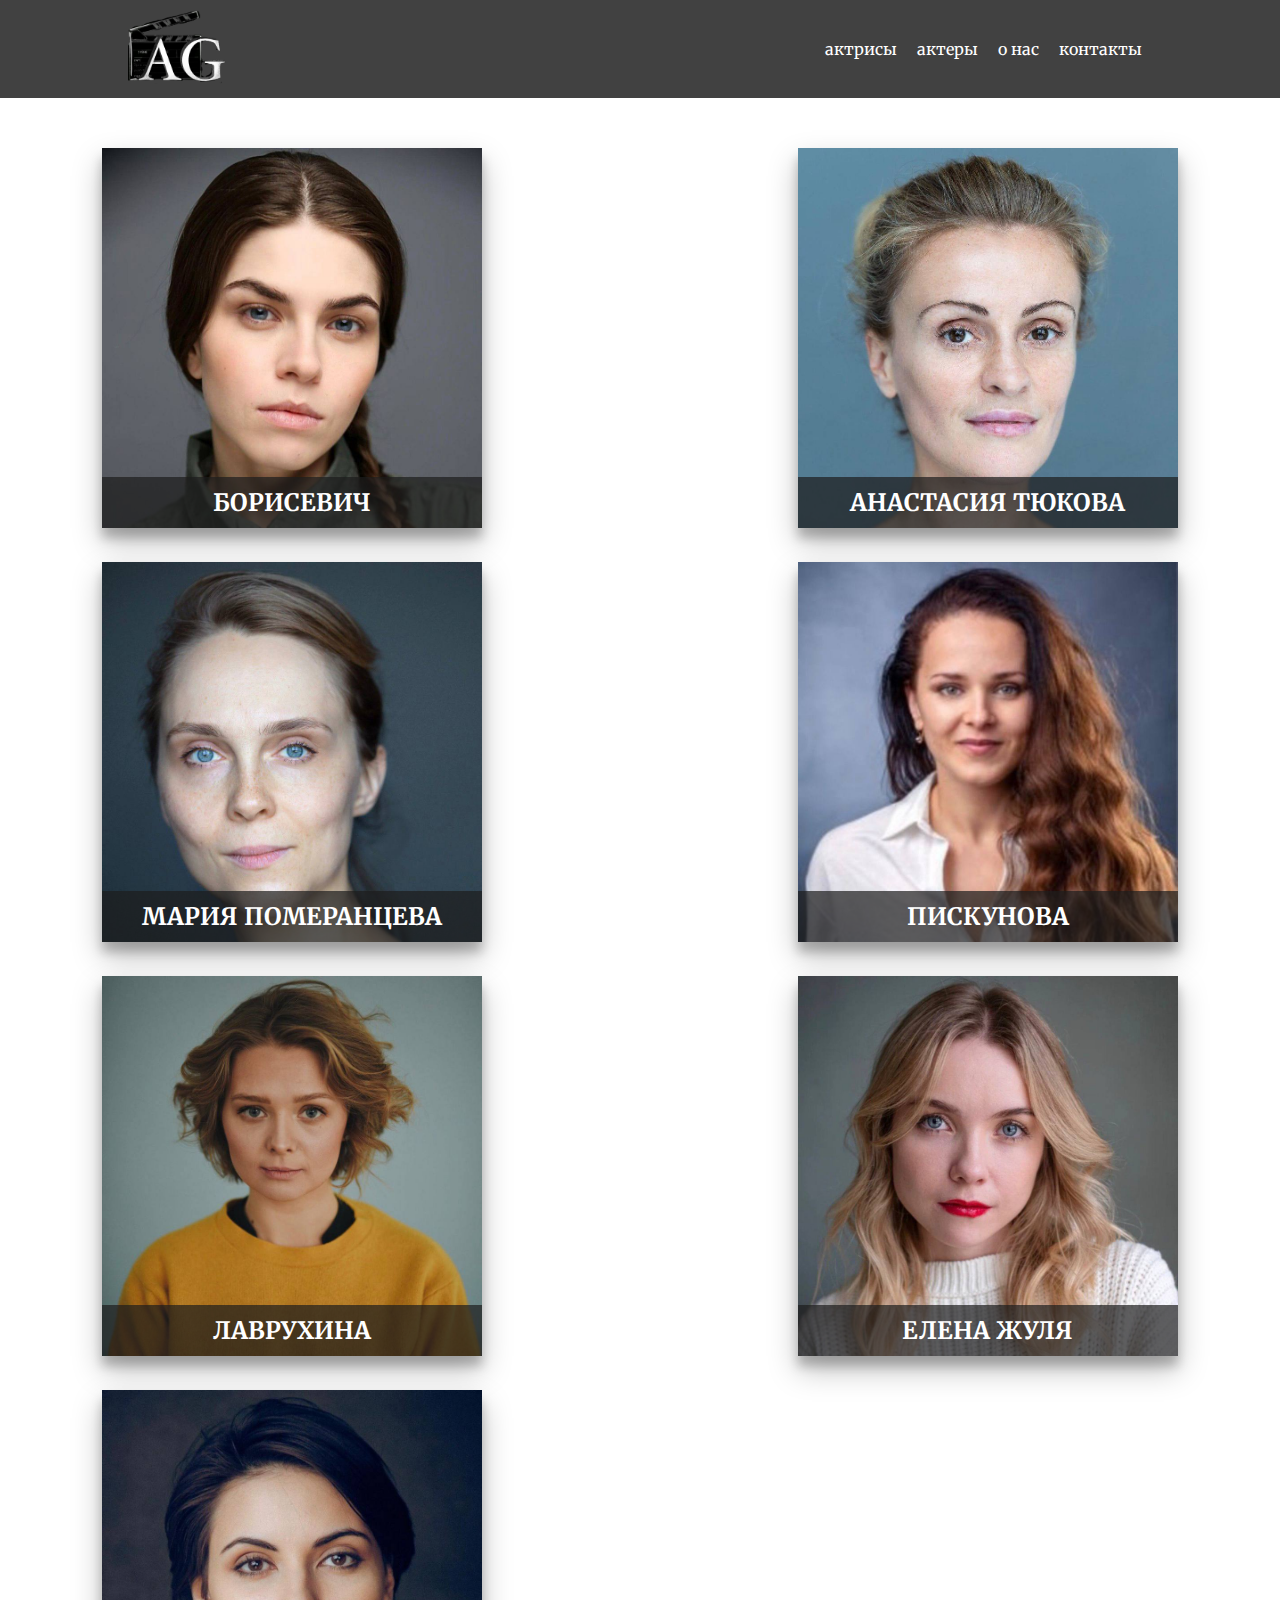
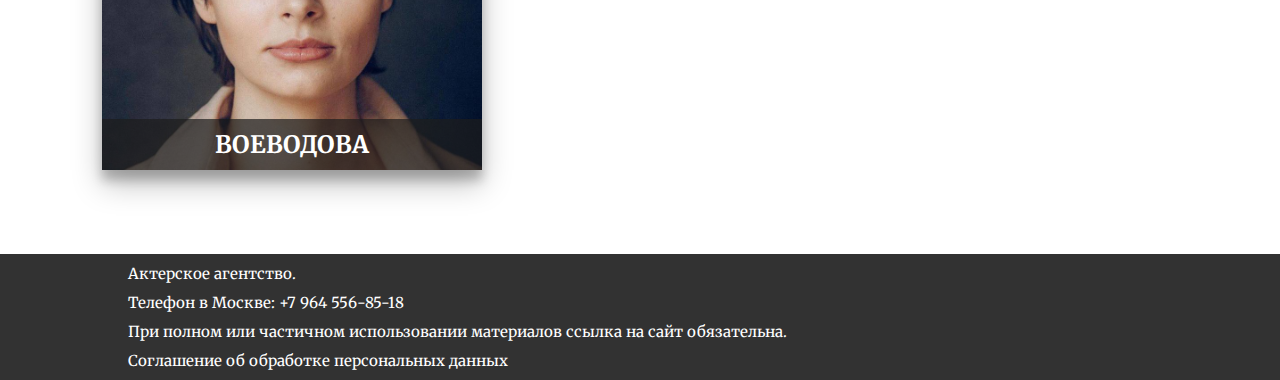
==== actress/actress.html @ 70677f61 "ВКРВО" ====
<!DOCTYPE html>
<html lang="en">

<head>
    <meta charset="UTF-8">
    <meta http-equiv="X-UA-Compatible" content="IE=edge">
    <meta name="viewport" content="width=device-width, initial-scale=1.0">
    <title>Document</title>
    <link rel="preconnect" href="https://fonts.googleapis.com">
<link rel="preconnect" href="https://fonts.gstatic.com" crossorigin>
<link href="https://fonts.googleapis.com/css2?family=Merriweather:wght@300;400;700&display=swap" rel="stylesheet">
    <link rel="stylesheet" href="actress.css">
</head>

<body>
    <div class="wrapper">
        <link href="https://fonts.googleapis.com/css?family=Noto+Sans&display=swap" rel="stylesheet">
        <header>
            <div class="nav">
                <div class="title">
                    <a href="../index.html"><img src="../images/logo.png" alt="logo"></a>
                </div>
                <ul>
                    <li><a href="./actress/actress.html">актрисы</a></li>
                    <li><a href="./actor/actor.html">актеры</a></li>
                    <li><a href="">о нас</a></li>
                    <li><a href="">контакты</a></li>
                </ul>
                <div class="ham-menu">
                    <div></div>
                    <div></div>
                    <div></div>
                </div>
            </div>
        </header>
        <div class="drop-menu">
            <div><a href="./actress/actress.html">актрисы</a></div>
            <div><a href="./actor/actor.html">актеры</a></div>
            <div><a href="">о нас</a></div>
            <div><a href="">контакты</a></div>
        </div>

        <main>
            <div class="image">
                <a href="./actress/actress.html"><img src="../images/борисевич.jpeg"></a>
                <h2>БОРИСЕВИЧ</h2>
            </div>
            <div class="image">
                <a href="./actress/actress.html"><img src="../images/тюкова.jpeg"></a>
                <h2>АНАСТАСИЯ ТЮКОВА</h2>
            </div>
            <div class="image">
                <a href="./actress/actress.html"><img src="../images/померанцева.jpeg"></a>
                <h2>МАРИЯ ПОМЕРАНЦЕВА</h2>
            </div>
            <div class="image">
                <a href="./actress/actress.html"><img src="../images/пискунова.jpeg"></a>
                <h2>ПИСКУНОВА</h2>
            </div>
            <div class="image">
                <a href="../lavruhina/lavruhina.html"><img src="../images/actress.jpeg"></a>
                <h2>ЛАВРУХИНА</h2>
            </div>
            <div class="image">
                <a href="./actress/actress.html"><img src="../images/жуля.jpeg"></a>
                <h2>ЕЛЕНА ЖУЛЯ</h2>
            </div>
            <div class="image">
                <a href="./actress/actress.html"><img src="../images/воеводова.jpeg"></a>
                <h2>ВОЕВОДОВА</h2>
            </div>
        </main>
        <footer>
            <div class="footer">
                <p>Актерское агентство.</p>
                <p>Телефон в Москве: +7 964 556-85-18</p>
                <p>При полном или частичном использовании материалов ссылка на сайт обязательна.</p>
                <a href="#">Соглашение об обработке персональных данных</a>
            </div>
        </footer>
        <script src="../index.js"></script>

    </div>
</body>

</html>
---- actress/actress.css ----
* {
  margin: 0;
  padding: 0;
  box-sizing: border-box;
  list-style: none;
  text-decoration: none;
}

body {
  height: 100vh;
  width: 100%;
  font-family: 'Merriweather', serif;
}

.wrapper {
  display: flex;
  flex-direction: column;
  height: 100%;
}

header {
  background-color: rgb(65, 65, 65);
  width: 100%;
}

.title img {
  width: 100px;
  margin-top: 10px;
  margin-bottom: 10px;
}

.nav {
  width: 80%;
  margin: 0 auto;
  display: flex;
  justify-content: space-between;
  align-items: center;
}

.image {
  position: relative;
  text-align: center;
  margin-bottom: 30px;
}

.image img {
  width: 380px;
  box-shadow: rgba(0, 0, 0, 0.25) 0px 14px 28px, rgba(0, 0, 0, 0.22) 0px 10px 10px;
  transition: .5s;
}
.image img:hover{
    box-shadow: rgba(0, 0, 0, 0.7) 0px 14px 28px, rgba(0, 0, 0, 0.22) 0px 10px 10px;
  }

h2 {
  position: absolute;
  bottom: 4px;
  width: 100%;
  background-color: rgb(28, 28, 28, 0.7);
  color: white;
  padding-top: 10px;
  padding-bottom: 10px;
}


.ham-menu {
  display: none;
}

.drop-menu {
  display: none;
}

.ham-menu div {
  height: 5px;
  width: 30px;
  margin: 5px 0;
  background-color: rgb(255, 255, 255);
  transition: 1s ease;
}

.ham-menu .top {
  transform: rotateZ(410deg) translate(-5%, 100%);
  margin: 0;
  transition: 1s ease;
}

.ham-menu .bottom {
  transform: rotateZ(-410deg) translate(-5%, -100%);
  margin: 0;
  transition: 1s ease;
}

.ham-menu .mid {
  transform: rotateZ(360deg);
  display: none;
  transition: 1s ease;
}

.title {
  letter-spacing: 2px;
  word-spacing: 2px;
}

ul {
  display: flex;
}

li {
  margin: 0 10px;
}

a {
  color: white;
}

a:hover {
  color: black;
}

main {
  flex: 1 0 auto;
  width: 100%;
  display: flex;
  justify-content: space-between;
  padding: 50px 8%;
  flex-wrap: wrap;
}

footer {
  flex: 0 0 auto;
  background-color: rgb(28, 28, 28, 0.9);
  width: 100%;
  padding-top: 10px;
  padding-bottom: 10px;
}

.footer {
  font-size: 15px;
  width: 80%;
  margin: 0 auto;
  display: flex;
  flex-direction: column;
  color: white;
}
.footer p{
  padding-bottom: 10px;
}
@media (max-width: 1200px) {
  .image img {
    width: 250px;
  }
}
@media (max-width: 992px) {
  .nav {
    width: 90%;
    margin: 0 auto;
    display: flex;
    justify-content: space-between;
    align-items: center;
  }

  .title img {
    width: 80px;
  }
main{
  justify-content: space-around;
}

  .title {
    letter-spacing: 2px;
    word-spacing: 2px;
  }
  ul {
    display: flex;
  }
  li {
    margin: 0 8px;
  }
  a {
    color: white;
  }
  a:hover {
    color: black;
  }
}

@media (max-width: 768px) {
  header {
    z-index: 999;
  }
  .nav {
    width: 90%;
    margin: 0 auto;
    display: flex;
    justify-content: space-between;
    align-items: center;
  }
  main {
    margin-top: -150px;
  }
  .image img {
    width: 230px;
  }
  .image{
    margin-bottom: 50px;
  }
  h2 {
    padding-top: 5px;
    padding-bottom: 5px;
    font-size: 20px;
  }
  ul {
    display: none;
  }
  .ham-menu {
    display: block;
  }
  .drop-menu {
    position: relative;
    z-index: -1;
    display: flex;
    flex-direction: column;
    background-color: red;
    transition: 1s cubic-bezier(0.9, -0.14, 0, 1.15);
    transform: translateY(-100%);
    list-style-position: inside;
  }
  .drop-down {
    transform: translateY(0%);
    box-shadow: 0 2px 10px rgba(0, 0, 0, 0.6);
    z-index: 9;
  }
  .drop-menu div {
    width: 100%;
    background-color: #9f9f9f;
    text-align: right;
    padding: 10px 20px;
    transition: 0.5s ease;
    border: none;
    letter-spacing: 2px;
  }
  .drop-menu div a {
    color: #ffffff;
    transition: 0.5s ease;
  }
  .footer {
    font-size: 10px;
  }
}
@media(max-width:576px){
  .image img {
    width: 350px;
  }
}
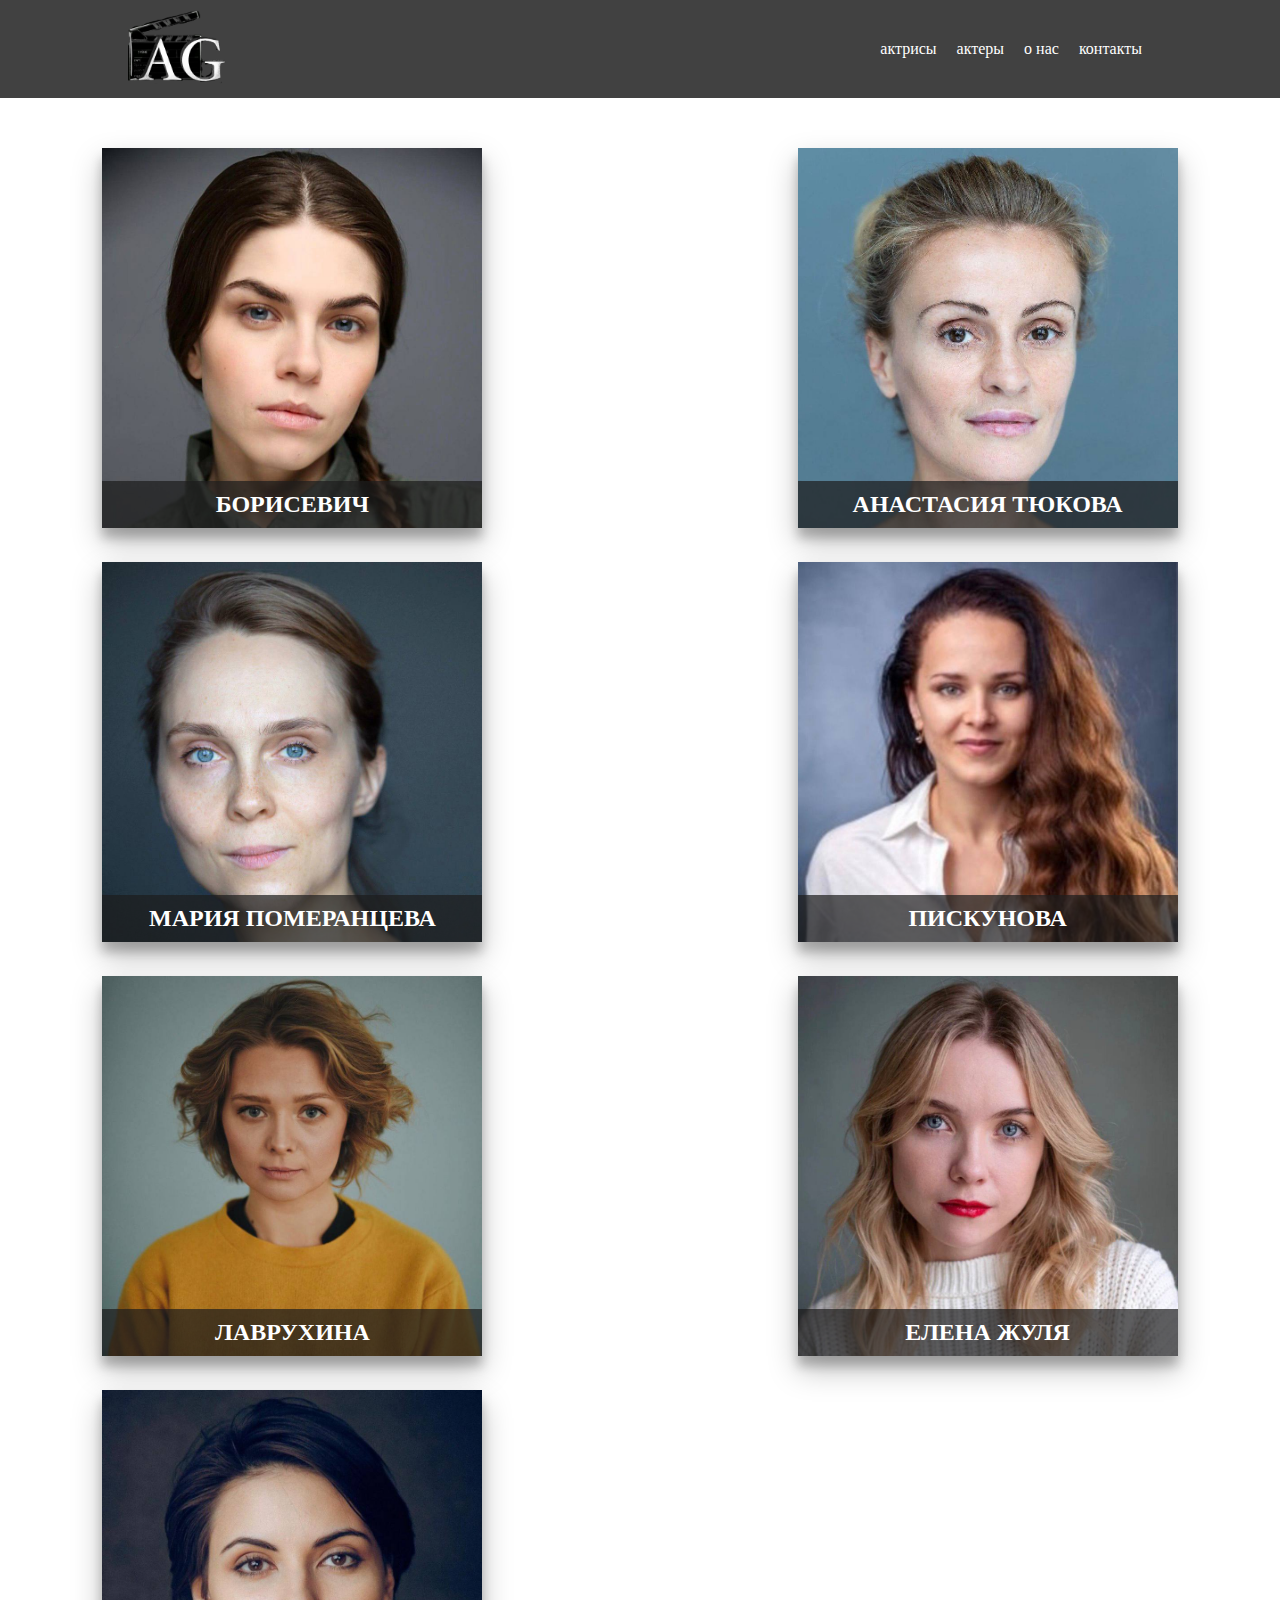
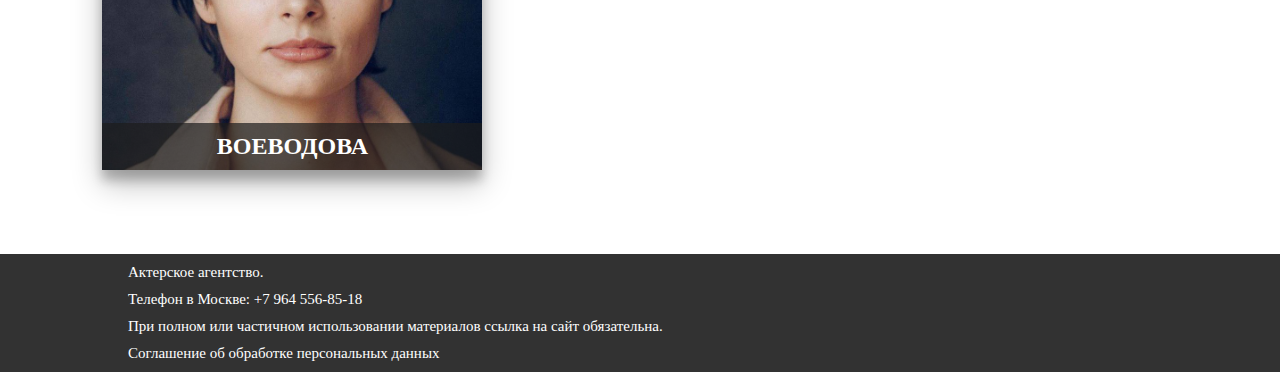
==== commit a4ff8c2f: "померанцева" ====
--- a/actress/actress.html
+++ b/actress/actress.html
@@ -6,9 +6,6 @@
     <meta http-equiv="X-UA-Compatible" content="IE=edge">
     <meta name="viewport" content="width=device-width, initial-scale=1.0">
     <title>Document</title>
-    <link rel="preconnect" href="https://fonts.googleapis.com">
-<link rel="preconnect" href="https://fonts.gstatic.com" crossorigin>
-<link href="https://fonts.googleapis.com/css2?family=Merriweather:wght@300;400;700&display=swap" rel="stylesheet">
     <link rel="stylesheet" href="actress.css">
 </head>
 
@@ -50,7 +47,7 @@
                 <h2>АНАСТАСИЯ ТЮКОВА</h2>
             </div>
             <div class="image">
-                <a href="./actress/actress.html"><img src="../images/померанцева.jpeg"></a>
+                <a href="../pomeranzeva/pomeranzeva.html"><img src="../images/померанцева.jpeg"></a>
                 <h2>МАРИЯ ПОМЕРАНЦЕВА</h2>
             </div>
             <div class="image">
--- a/actress/actress.css
+++ b/actress/actress.css
@@ -9,7 +9,6 @@
 body {
   height: 100vh;
   width: 100%;
-  font-family: 'Merriweather', serif;
 }
 
 .wrapper {
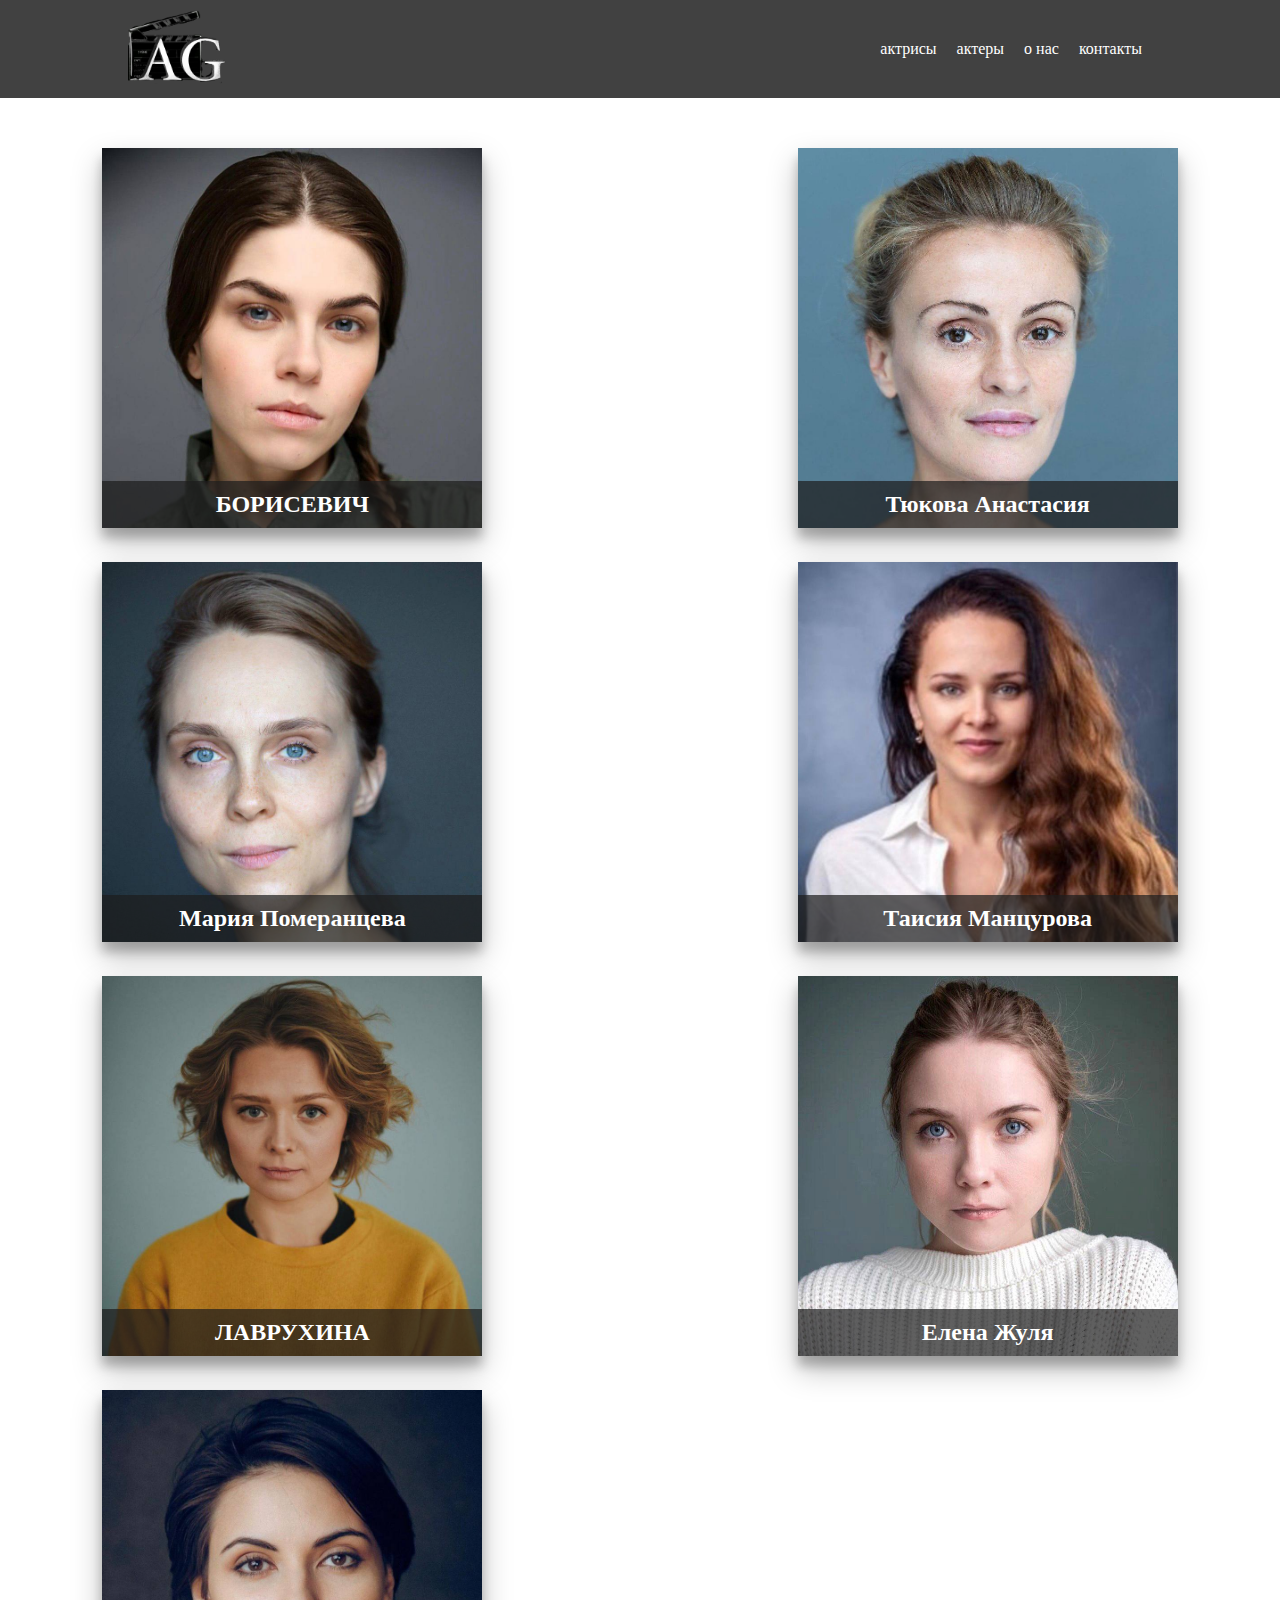
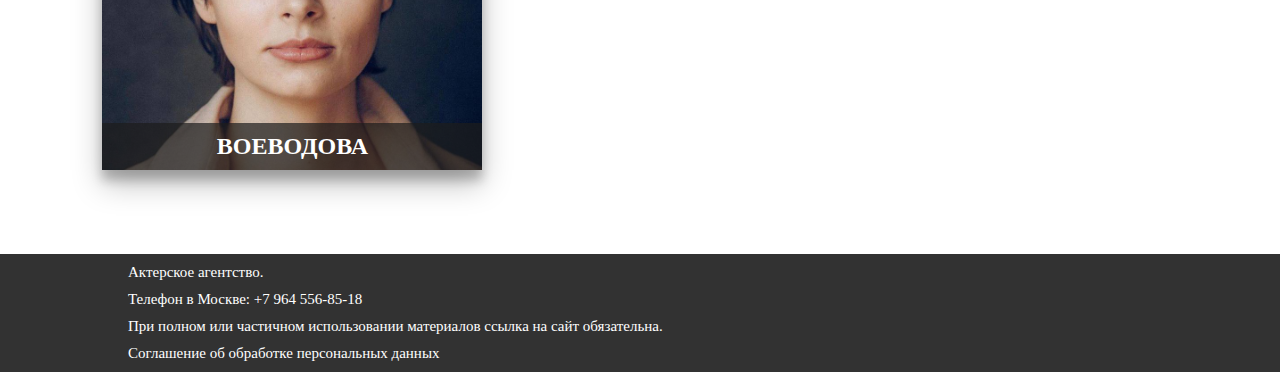
==== commit 682a8c98: "ух! добавила почти всех девочнок" ====
--- a/actress/actress.html
+++ b/actress/actress.html
@@ -5,7 +5,7 @@
     <meta charset="UTF-8">
     <meta http-equiv="X-UA-Compatible" content="IE=edge">
     <meta name="viewport" content="width=device-width, initial-scale=1.0">
-    <title>Document</title>
+    <title>Актрисы</title>
     <link rel="stylesheet" href="actress.css">
 </head>
 
@@ -43,24 +43,24 @@
                 <h2>БОРИСЕВИЧ</h2>
             </div>
             <div class="image">
-                <a href="./actress/actress.html"><img src="../images/тюкова.jpeg"></a>
-                <h2>АНАСТАСИЯ ТЮКОВА</h2>
+                <a href="../tukova/tukova.html"><img src="../images/тюкова.jpeg"></a>
+                <h2>Тюкова Анастасия</h2>
             </div>
             <div class="image">
                 <a href="../pomeranzeva/pomeranzeva.html"><img src="../images/померанцева.jpeg"></a>
-                <h2>МАРИЯ ПОМЕРАНЦЕВА</h2>
+                <h2>Мария Померанцева</h2>
             </div>
             <div class="image">
-                <a href="./actress/actress.html"><img src="../images/пискунова.jpeg"></a>
-                <h2>ПИСКУНОВА</h2>
+                <a href="../manzurova/manzurova.html"><img src="../images/пискунова.jpeg"></a>
+                <h2>Таисия Манцурова</h2>
             </div>
             <div class="image">
                 <a href="../lavruhina/lavruhina.html"><img src="../images/actress.jpeg"></a>
                 <h2>ЛАВРУХИНА</h2>
             </div>
             <div class="image">
-                <a href="./actress/actress.html"><img src="../images/жуля.jpeg"></a>
-                <h2>ЕЛЕНА ЖУЛЯ</h2>
+                <a href="../zhulya/zhulya.html"><img src="../images/жуля.jpeg"></a>
+                <h2>Елена Жуля</h2>
             </div>
             <div class="image">
                 <a href="./actress/actress.html"><img src="../images/воеводова.jpeg"></a>
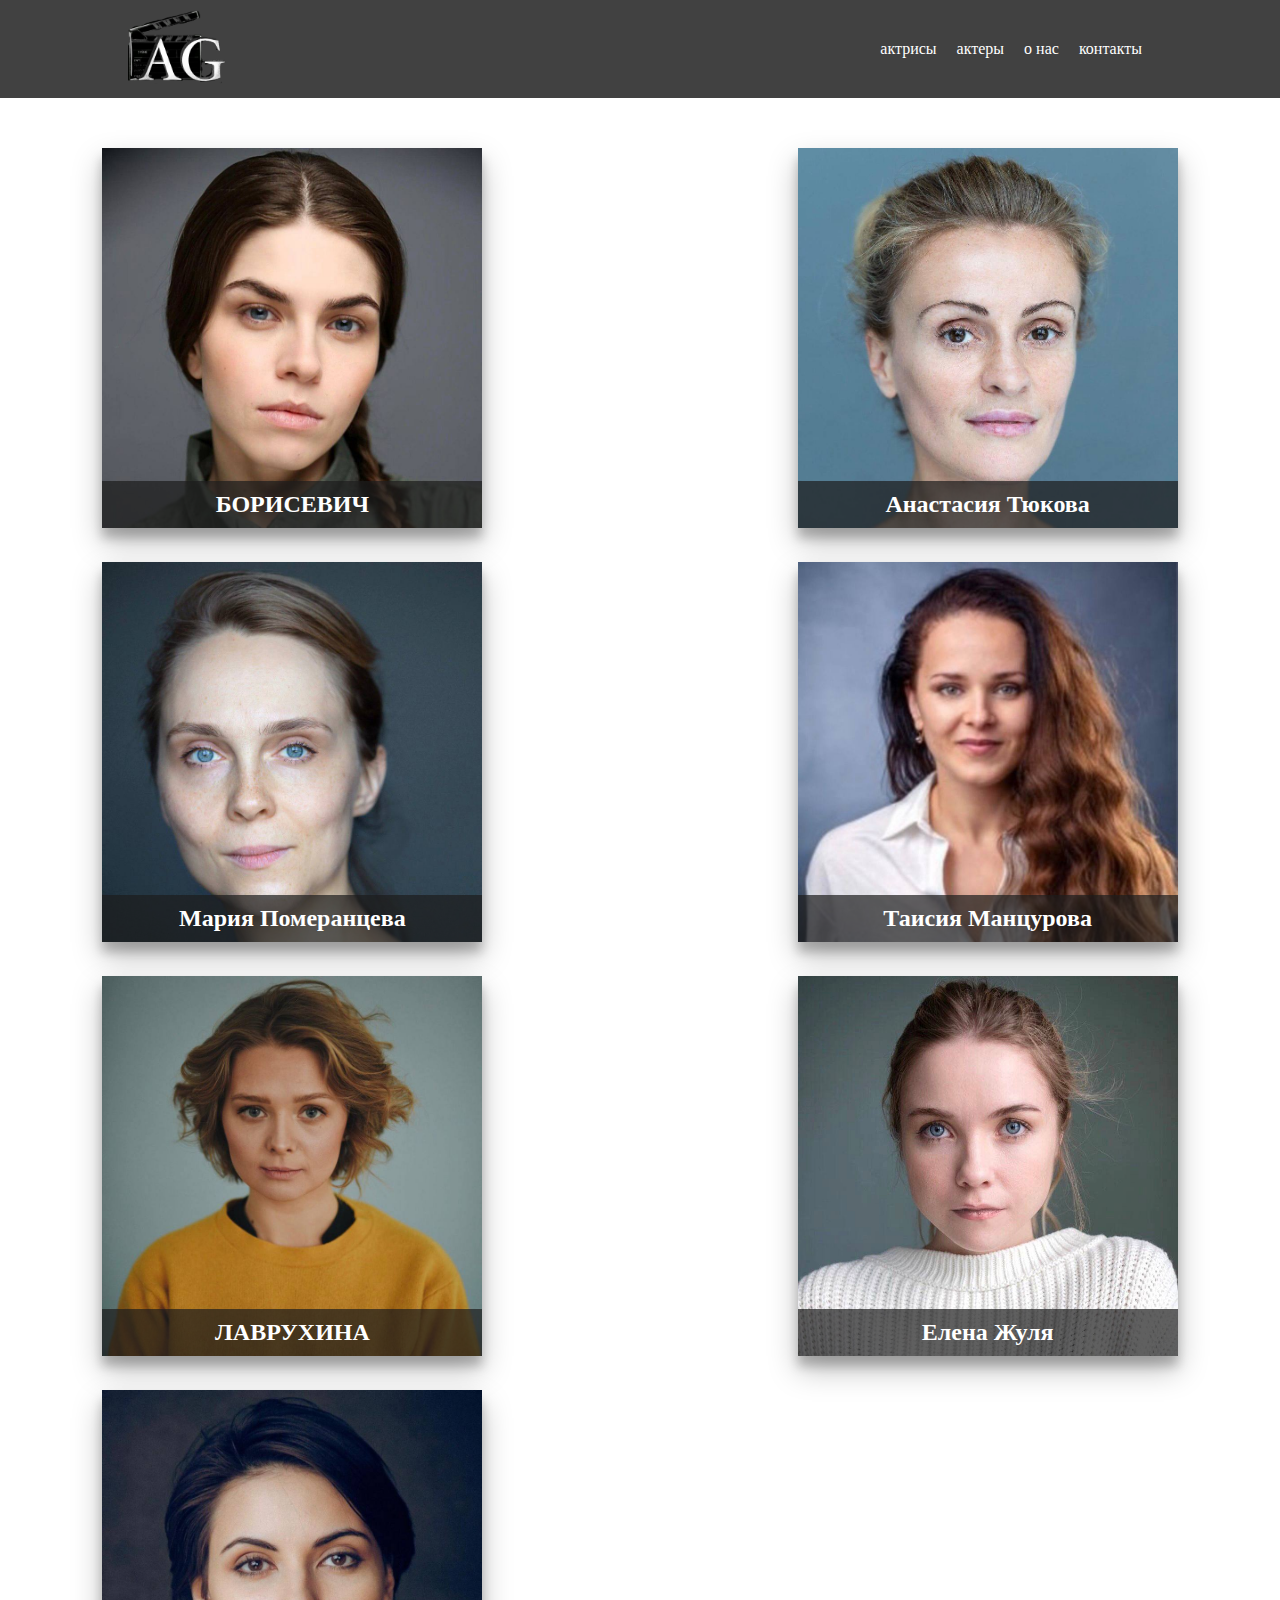
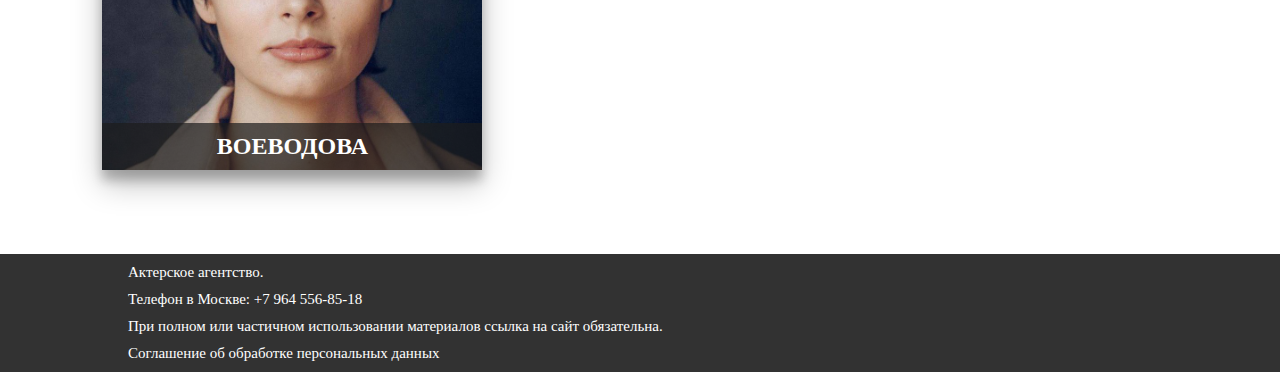
==== commit 6db303a5: "рмоом" ====
--- a/actress/actress.html
+++ b/actress/actress.html
@@ -1,83 +1,100 @@
 <!DOCTYPE html>
 <html lang="en">
+  <head>
+    <meta charset="UTF-8" />
+    <meta http-equiv="X-UA-Compatible" content="IE=edge" />
+    <meta name="viewport" content="width=device-width, initial-scale=1.0" />
+    <title>Актрисы</title>
+    <link rel="stylesheet" href="actress.css" />
+  </head>
 
-<head>
-    <meta charset="UTF-8">
-    <meta http-equiv="X-UA-Compatible" content="IE=edge">
-    <meta name="viewport" content="width=device-width, initial-scale=1.0">
-    <title>Актрисы</title>
-    <link rel="stylesheet" href="actress.css">
-</head>
+  <body>
+    <div class="wrapper">
+      <link
+        href="https://fonts.googleapis.com/css?family=Noto+Sans&display=swap"
+        rel="stylesheet"
+      />
+      <header>
+        <div class="nav">
+          <div class="title">
+            <a href="../index.html"
+              ><img src="../images/logo.png" alt="logo"
+            /></a>
+          </div>
+          <ul>
+            <li><a href="./actress/actress.html">актрисы</a></li>
+            <li><a href="./actor/actor.html">актеры</a></li>
+            <li><a href="">о нас</a></li>
+            <li><a href="">контакты</a></li>
+          </ul>
+          <div class="ham-menu">
+            <div></div>
+            <div></div>
+            <div></div>
+          </div>
+        </div>
+      </header>
+      <div class="drop-menu">
+        <div><a href="./actress/actress.html">актрисы</a></div>
+        <div><a href="./actor/actor.html">актеры</a></div>
+        <div><a href="">о нас</a></div>
+        <div><a href="">контакты</a></div>
+      </div>
 
-<body>
-    <div class="wrapper">
-        <link href="https://fonts.googleapis.com/css?family=Noto+Sans&display=swap" rel="stylesheet">
-        <header>
-            <div class="nav">
-                <div class="title">
-                    <a href="../index.html"><img src="../images/logo.png" alt="logo"></a>
-                </div>
-                <ul>
-                    <li><a href="./actress/actress.html">актрисы</a></li>
-                    <li><a href="./actor/actor.html">актеры</a></li>
-                    <li><a href="">о нас</a></li>
-                    <li><a href="">контакты</a></li>
-                </ul>
-                <div class="ham-menu">
-                    <div></div>
-                    <div></div>
-                    <div></div>
-                </div>
-            </div>
-        </header>
-        <div class="drop-menu">
-            <div><a href="./actress/actress.html">актрисы</a></div>
-            <div><a href="./actor/actor.html">актеры</a></div>
-            <div><a href="">о нас</a></div>
-            <div><a href="">контакты</a></div>
+      <main>
+        <div class="image">
+          <a href="./actress/actress.html"
+            ><img src="../images/борисевич.jpeg"
+          /></a>
+          <h2>БОРИСЕВИЧ</h2>
         </div>
-
-        <main>
-            <div class="image">
-                <a href="./actress/actress.html"><img src="../images/борисевич.jpeg"></a>
-                <h2>БОРИСЕВИЧ</h2>
-            </div>
-            <div class="image">
-                <a href="../tukova/tukova.html"><img src="../images/тюкова.jpeg"></a>
-                <h2>Тюкова Анастасия</h2>
-            </div>
-            <div class="image">
-                <a href="../pomeranzeva/pomeranzeva.html"><img src="../images/померанцева.jpeg"></a>
-                <h2>Мария Померанцева</h2>
-            </div>
-            <div class="image">
-                <a href="../manzurova/manzurova.html"><img src="../images/пискунова.jpeg"></a>
-                <h2>Таисия Манцурова</h2>
-            </div>
-            <div class="image">
-                <a href="../lavruhina/lavruhina.html"><img src="../images/actress.jpeg"></a>
-                <h2>ЛАВРУХИНА</h2>
-            </div>
-            <div class="image">
-                <a href="../zhulya/zhulya.html"><img src="../images/жуля.jpeg"></a>
-                <h2>Елена Жуля</h2>
-            </div>
-            <div class="image">
-                <a href="./actress/actress.html"><img src="../images/воеводова.jpeg"></a>
-                <h2>ВОЕВОДОВА</h2>
-            </div>
-        </main>
-        <footer>
-            <div class="footer">
-                <p>Актерское агентство.</p>
-                <p>Телефон в Москве: +7 964 556-85-18</p>
-                <p>При полном или частичном использовании материалов ссылка на сайт обязательна.</p>
-                <a href="#">Соглашение об обработке персональных данных</a>
-            </div>
-        </footer>
-        <script src="../index.js"></script>
-
+        <div class="image">
+          <a href="../tukova/tukova.html"
+            ><img src="../images/тюкова.jpeg"
+          /></a>
+          <h2>Анастасия Тюкова</h2>
+        </div>
+        <div class="image">
+          <a href="../pomeranzeva/pomeranzeva.html"
+            ><img src="../images/померанцева.jpeg"
+          /></a>
+          <h2>Мария Померанцева</h2>
+        </div>
+        <div class="image">
+          <a href="../manzurova/manzurova.html"
+            ><img src="../images/пискунова.jpeg"
+          /></a>
+          <h2>Таисия Манцурова</h2>
+        </div>
+        <div class="image">
+          <a href="../lavruhina/lavruhina.html"
+            ><img src="../images/actress.jpeg"
+          /></a>
+          <h2>ЛАВРУХИНА</h2>
+        </div>
+        <div class="image">
+          <a href="../zhulya/zhulya.html"><img src="../images/жуля.jpeg" /></a>
+          <h2>Елена Жуля</h2>
+        </div>
+        <div class="image">
+          <a href="./actress/actress.html"
+            ><img src="../images/воеводова.jpeg"
+          /></a>
+          <h2>ВОЕВОДОВА</h2>
+        </div>
+      </main>
+      <footer>
+        <div class="footer">
+          <p>Актерское агентство.</p>
+          <p>Телефон в Москве: +7 964 556-85-18</p>
+          <p>
+            При полном или частичном использовании материалов ссылка на сайт
+            обязательна.
+          </p>
+          <a href="#">Соглашение об обработке персональных данных</a>
+        </div>
+      </footer>
+      <script src="../index.js"></script>
     </div>
-</body>
-
-</html>+  </body>
+</html>
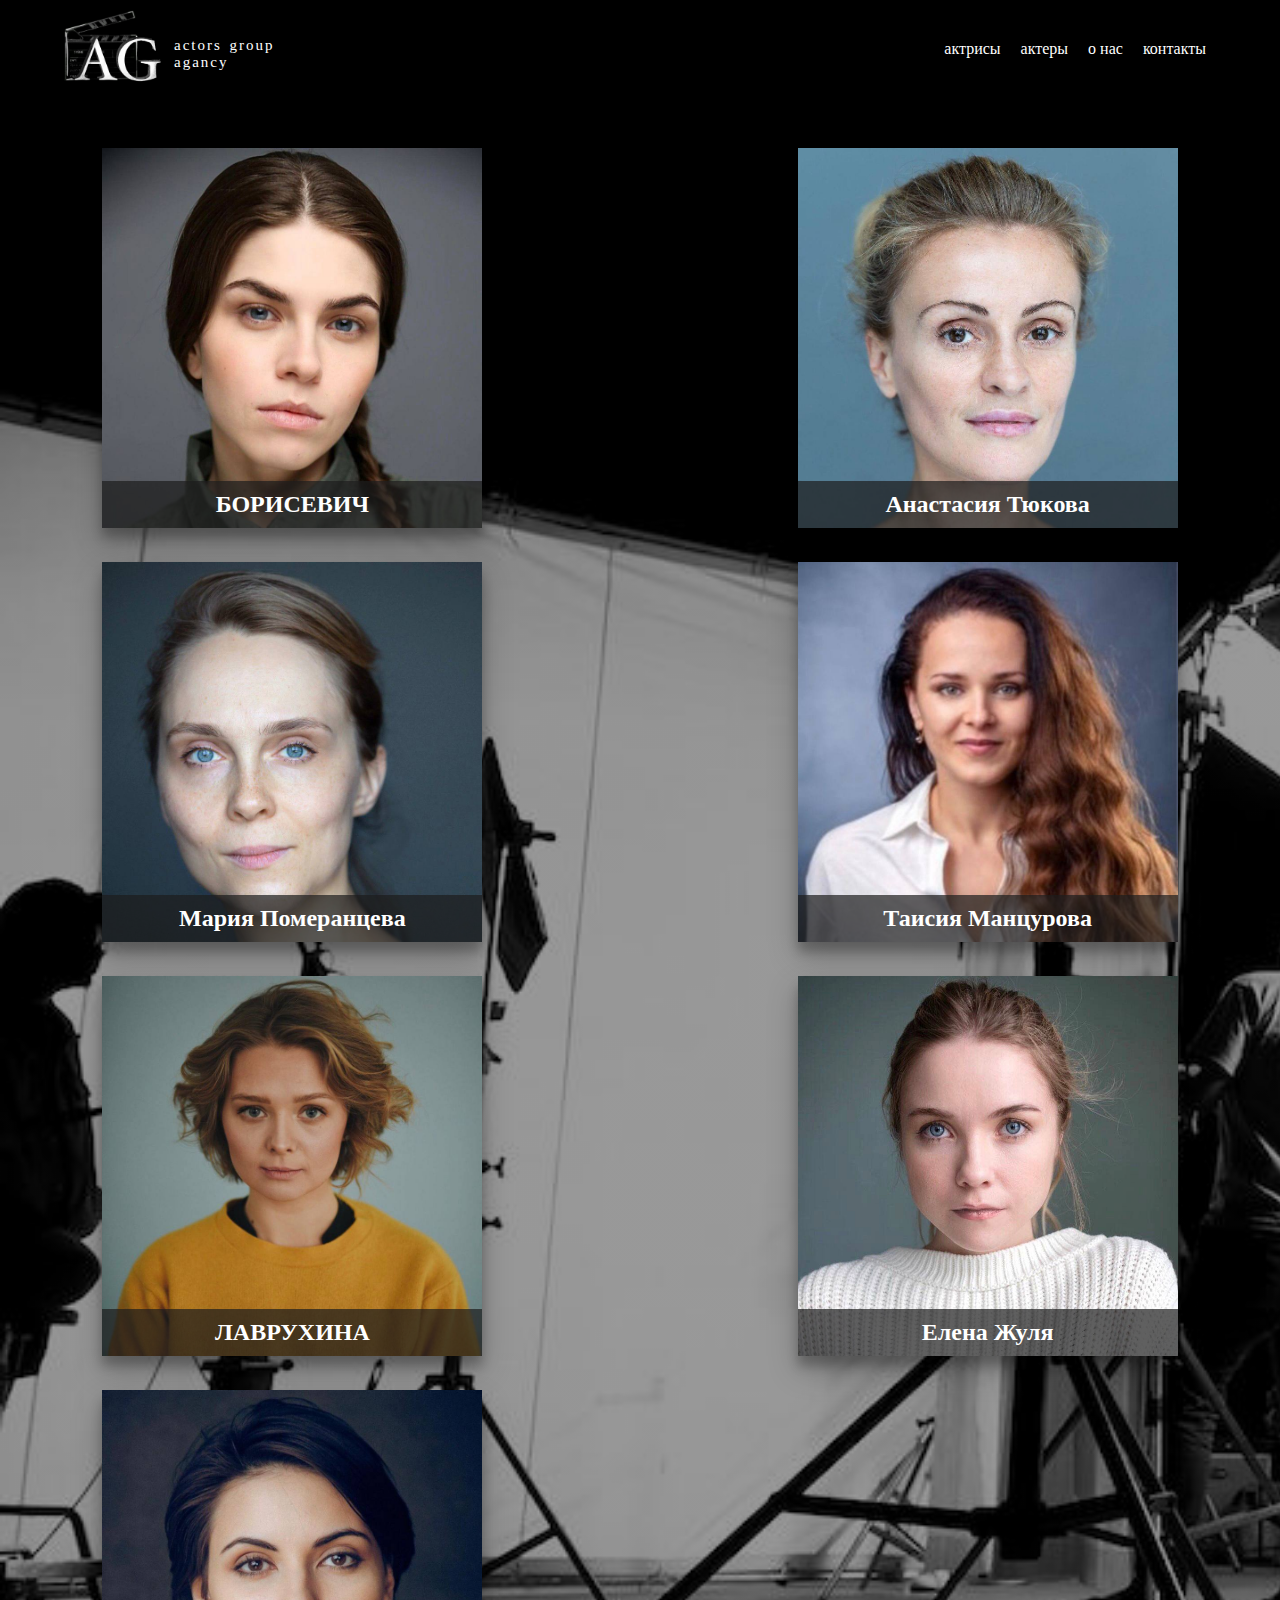
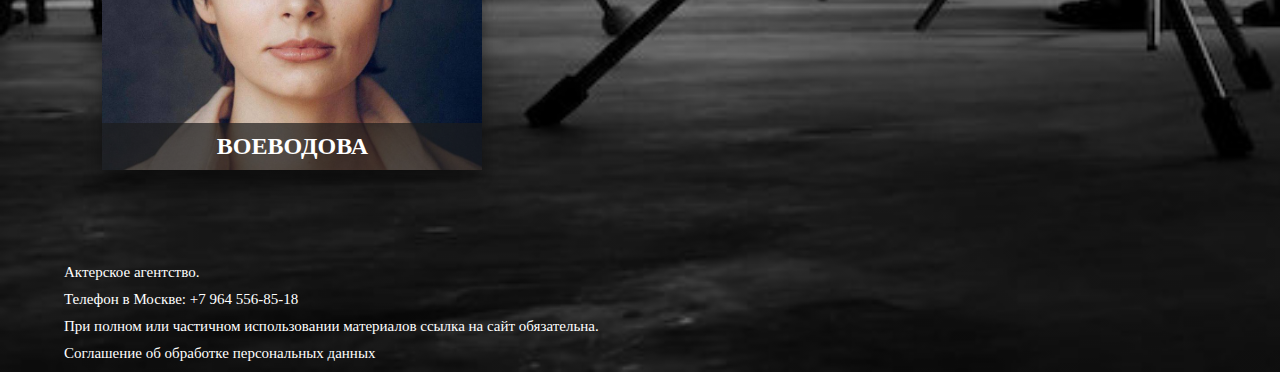
==== commit 21acd940: "поменяла обои" ====
--- a/actress/actress.html
+++ b/actress/actress.html
@@ -20,6 +20,7 @@
             <a href="../index.html"
               ><img src="../images/logo.png" alt="logo"
             /></a>
+            <p>actors group<br />agancy</p>
           </div>
           <ul>
             <li><a href="./actress/actress.html">актрисы</a></li>
--- a/actress/actress.css
+++ b/actress/actress.css
@@ -7,8 +7,14 @@
 }
 
 body {
-  height: 100vh;
-  width: 100%;
+  width: 100%;
+  font-family: "Merriweather", serif;
+  background: linear-gradient(rgba(0, 0, 0, 0.4), rgba(0, 0, 0, 0.4)),
+    url("../images/new-wallpepper.jpg");
+  -webkit-background-size: cover;
+  -moz-background-size: cover;
+  -o-background-size: cover;
+  background-size: cover;
 }
 
 .wrapper {
@@ -18,10 +24,20 @@
 }
 
 header {
-  background-color: rgb(65, 65, 65);
-  width: 100%;
-}
-
+  width: 100%;
+}
+.title {
+  color: white;
+  letter-spacing: 2px;
+  word-spacing: 2px;
+  display: flex;
+  align-items: center;
+}
+.title p {
+  font-size: 15px;
+  padding-top: 10px;
+  padding-left: 10px;
+}
 .title img {
   width: 100px;
   margin-top: 10px;
@@ -29,7 +45,7 @@
 }
 
 .nav {
-  width: 80%;
+  width: 90%;
   margin: 0 auto;
   display: flex;
   justify-content: space-between;
@@ -44,12 +60,14 @@
 
 .image img {
   width: 380px;
-  box-shadow: rgba(0, 0, 0, 0.25) 0px 14px 28px, rgba(0, 0, 0, 0.22) 0px 10px 10px;
-  transition: .5s;
-}
-.image img:hover{
-    box-shadow: rgba(0, 0, 0, 0.7) 0px 14px 28px, rgba(0, 0, 0, 0.22) 0px 10px 10px;
-  }
+  box-shadow: rgba(0, 0, 0, 0.25) 0px 14px 28px,
+    rgba(0, 0, 0, 0.22) 0px 10px 10px;
+  transition: 0.5s;
+}
+.image img:hover {
+  box-shadow: rgba(255, 255, 255, 0.5) 0px 14px 28px,
+    rgba(0, 255, 255, 0.22) 0px 10px 10px;
+}
 
 h2 {
   position: absolute;
@@ -60,7 +78,6 @@
   padding-top: 10px;
   padding-bottom: 10px;
 }
-
 
 .ham-menu {
   display: none;
@@ -96,11 +113,6 @@
   transition: 1s ease;
 }
 
-.title {
-  letter-spacing: 2px;
-  word-spacing: 2px;
-}
-
 ul {
   display: flex;
 }
@@ -128,7 +140,6 @@
 
 footer {
   flex: 0 0 auto;
-  background-color: rgb(28, 28, 28, 0.9);
   width: 100%;
   padding-top: 10px;
   padding-bottom: 10px;
@@ -136,13 +147,13 @@
 
 .footer {
   font-size: 15px;
-  width: 80%;
+  width: 90%;
   margin: 0 auto;
   display: flex;
   flex-direction: column;
   color: white;
 }
-.footer p{
+.footer p {
   padding-bottom: 10px;
 }
 @media (max-width: 1200px) {
@@ -162,9 +173,9 @@
   .title img {
     width: 80px;
   }
-main{
-  justify-content: space-around;
-}
+  main {
+    justify-content: space-around;
+  }
 
   .title {
     letter-spacing: 2px;
@@ -186,7 +197,8 @@
 
 @media (max-width: 768px) {
   header {
-    z-index: 999;
+    background-color: rgb(65, 65, 65);
+    width: 100%;
   }
   .nav {
     width: 90%;
@@ -201,7 +213,7 @@
   .image img {
     width: 230px;
   }
-  .image{
+  .image {
     margin-bottom: 50px;
   }
   h2 {
@@ -247,7 +259,7 @@
     font-size: 10px;
   }
 }
-@media(max-width:576px){
+@media (max-width: 576px) {
   .image img {
     width: 350px;
   }
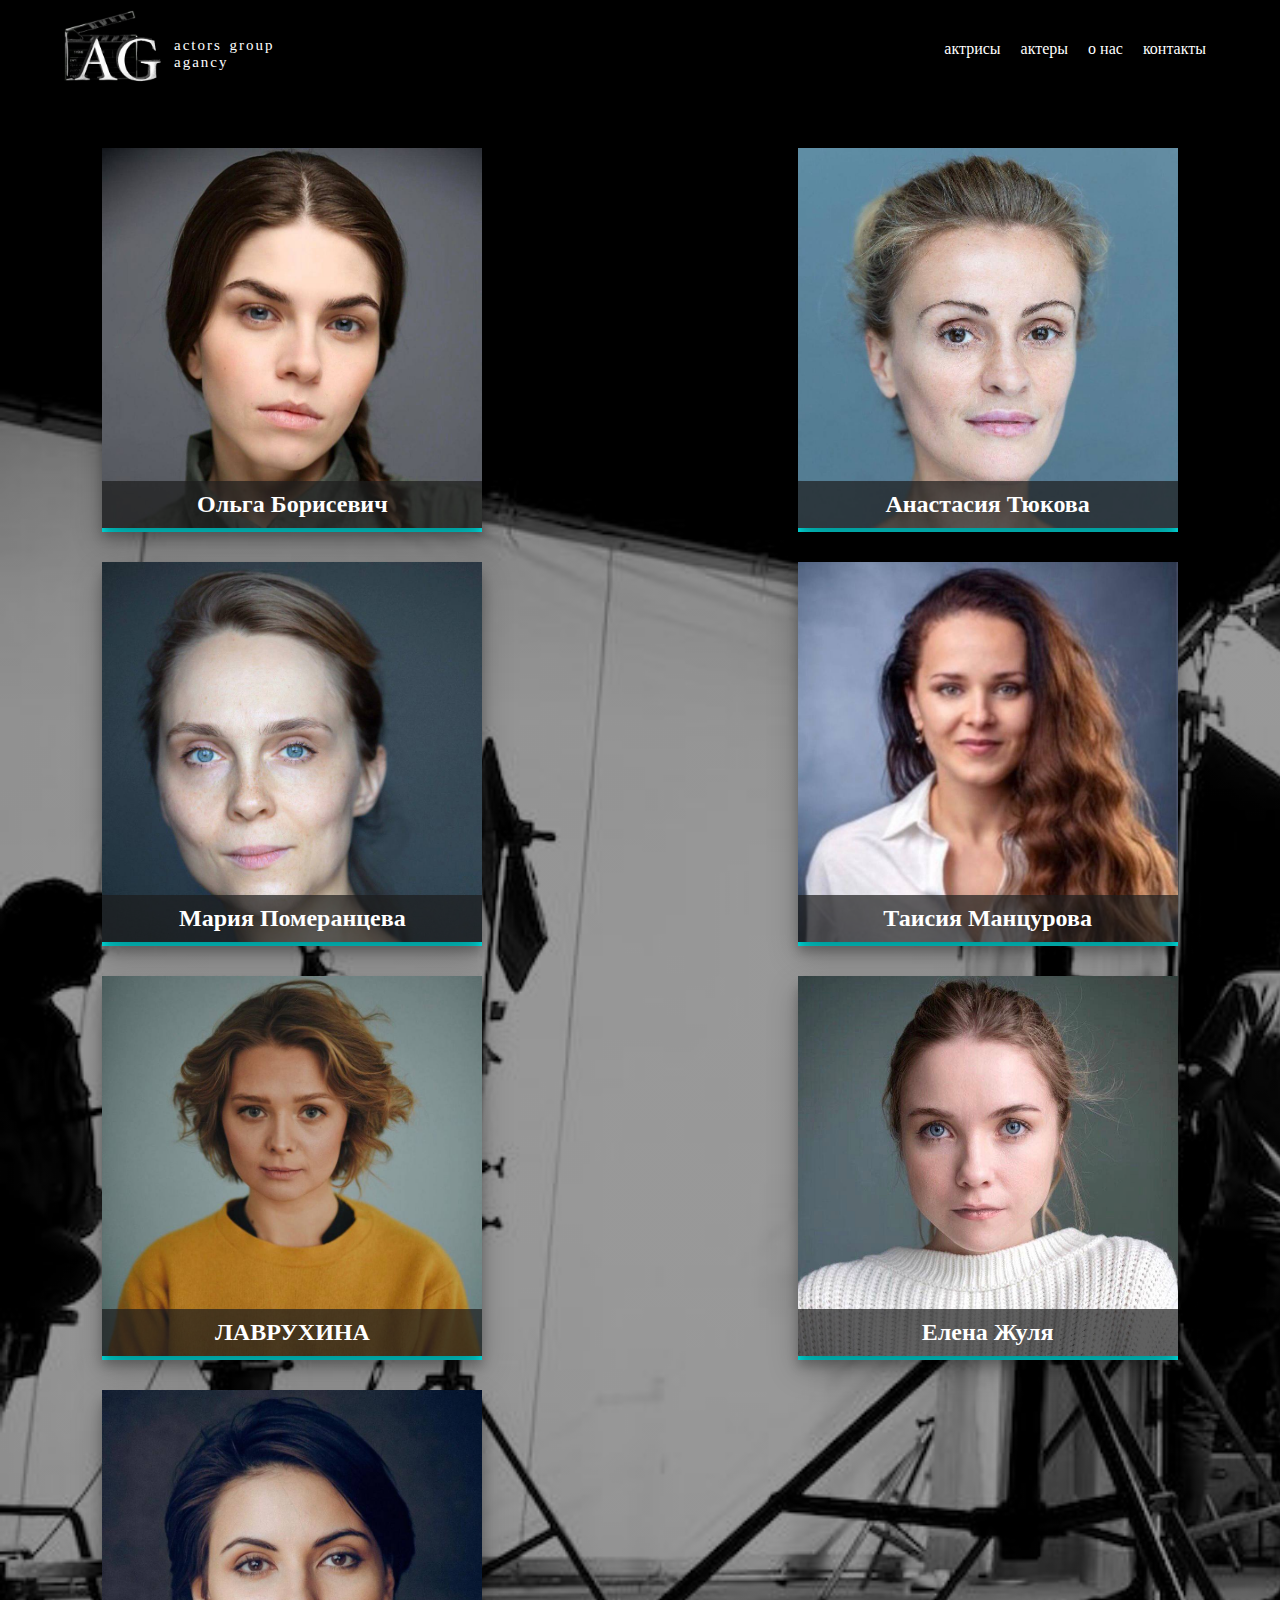
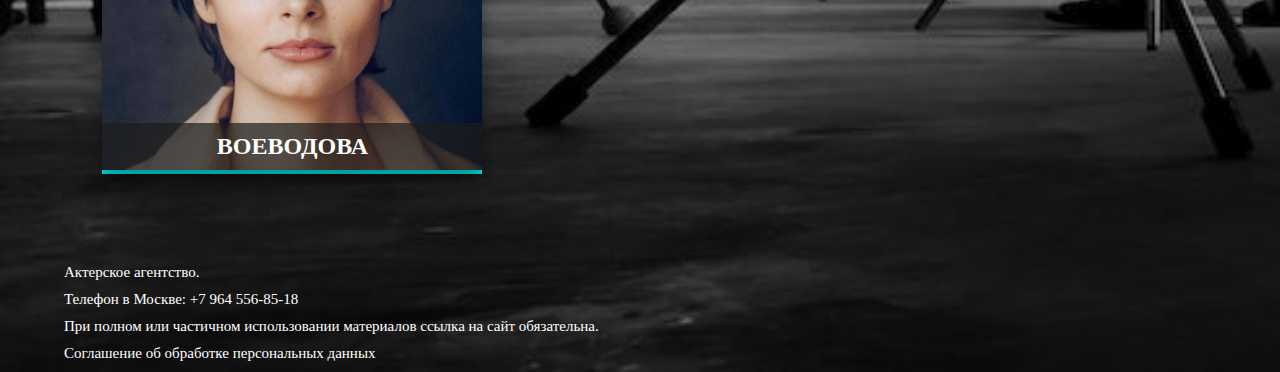
==== commit 508a5854: "борисевич и шапка черная" ====
--- a/actress/actress.html
+++ b/actress/actress.html
@@ -44,10 +44,10 @@
 
       <main>
         <div class="image">
-          <a href="./actress/actress.html"
+          <a href="../borisevich/borisevich.html"
             ><img src="../images/борисевич.jpeg"
           /></a>
-          <h2>БОРИСЕВИЧ</h2>
+          <h2>Ольга Борисевич</h2>
         </div>
         <div class="image">
           <a href="../tukova/tukova.html"
--- a/actress/actress.css
+++ b/actress/actress.css
@@ -56,6 +56,7 @@
   position: relative;
   text-align: center;
   margin-bottom: 30px;
+  background-color: aqua;
 }
 
 .image img {
@@ -126,7 +127,7 @@
 }
 
 a:hover {
-  color: black;
+  color: aqua;
 }
 
 main {
@@ -197,7 +198,7 @@
 
 @media (max-width: 768px) {
   header {
-    background-color: rgb(65, 65, 65);
+    background-color: rgb(0, 0, 0);
     width: 100%;
   }
   .nav {
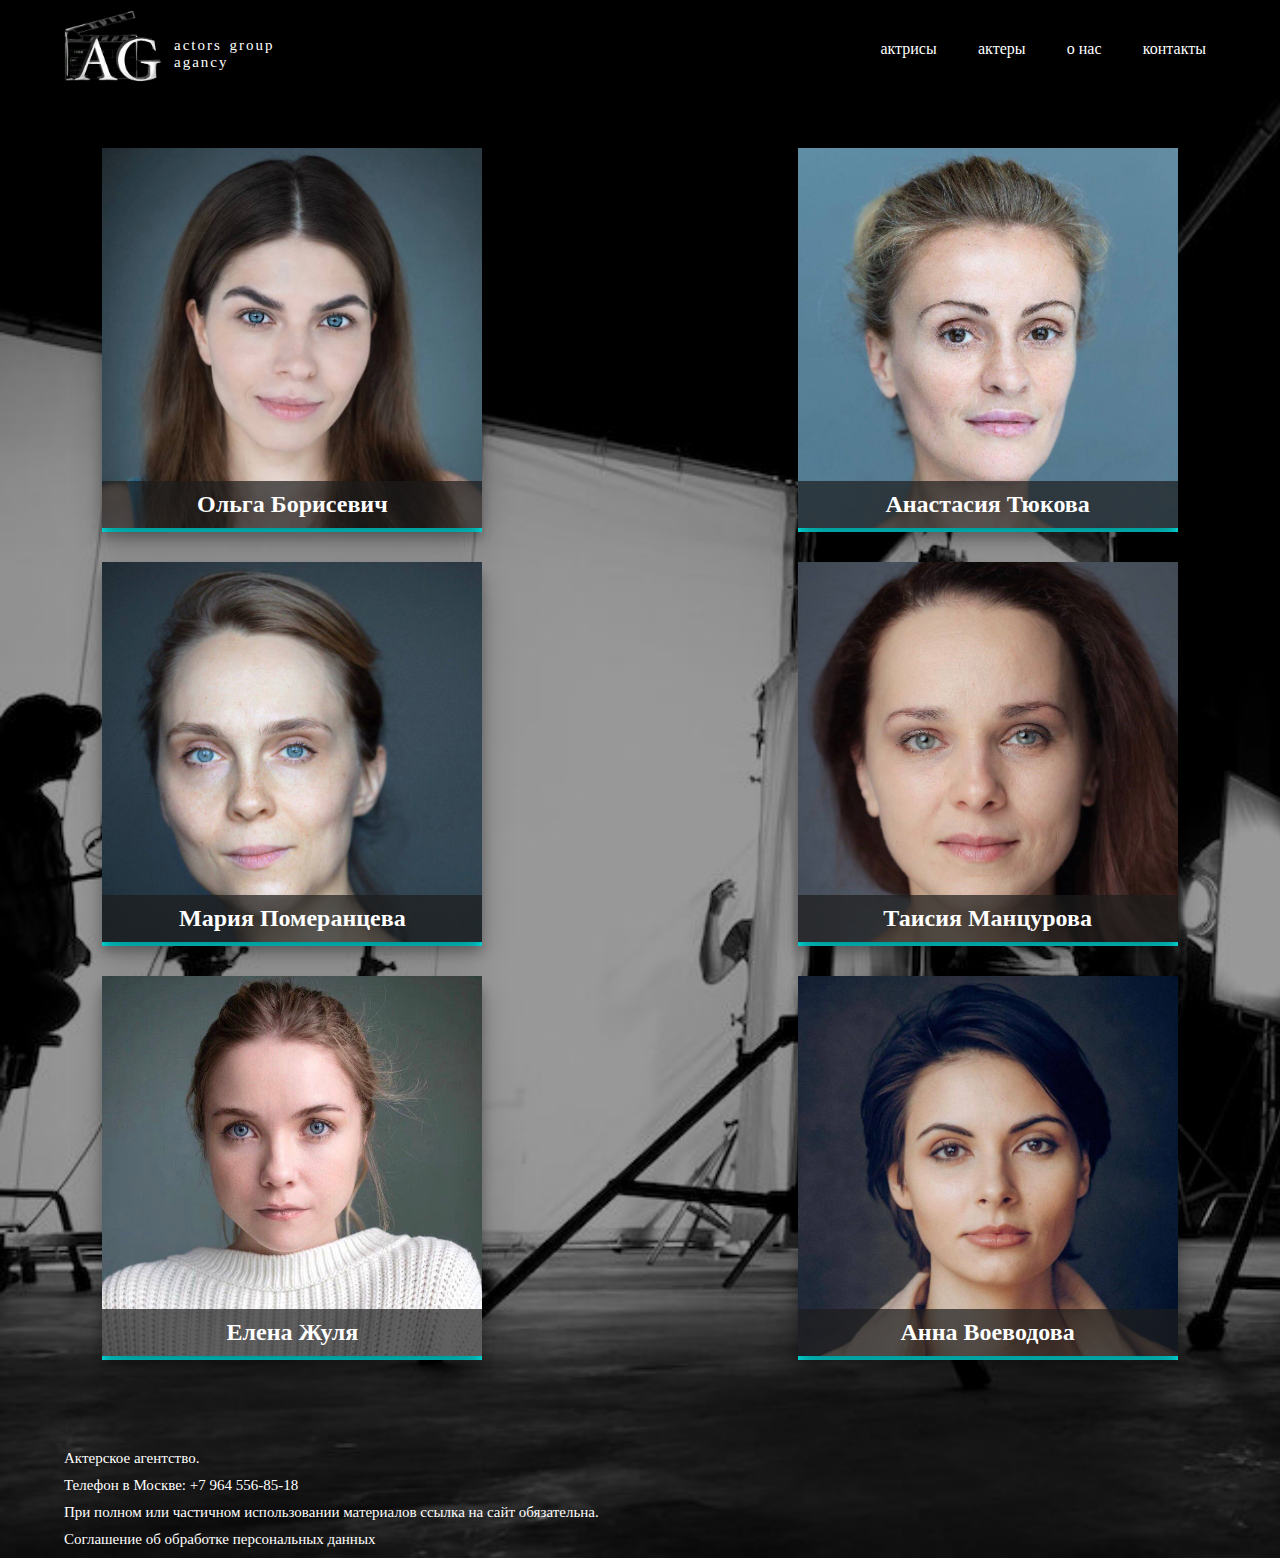
==== commit 3ad3dbf7: "воеводова фавикон" ====
--- a/actress/actress.html
+++ b/actress/actress.html
@@ -5,6 +5,12 @@
     <meta http-equiv="X-UA-Compatible" content="IE=edge" />
     <meta name="viewport" content="width=device-width, initial-scale=1.0" />
     <title>Актрисы</title>
+    <link
+      type="image/x-icon"
+      href="../images/favicon.ico"
+      rel="shortcut icon"
+    />
+    <link type="Image/x-icon" href="../images/favicon.ico" rel="icon" />
     <link rel="stylesheet" href="actress.css" />
   </head>
 
@@ -67,21 +73,21 @@
           /></a>
           <h2>Таисия Манцурова</h2>
         </div>
-        <div class="image">
+        <!-- <div class="image">
           <a href="../lavruhina/lavruhina.html"
             ><img src="../images/actress.jpeg"
           /></a>
           <h2>ЛАВРУХИНА</h2>
-        </div>
+        </div> -->
         <div class="image">
           <a href="../zhulya/zhulya.html"><img src="../images/жуля.jpeg" /></a>
           <h2>Елена Жуля</h2>
         </div>
         <div class="image">
-          <a href="./actress/actress.html"
+          <a href="../voevodova/voevodova.html"
             ><img src="../images/воеводова.jpeg"
           /></a>
-          <h2>ВОЕВОДОВА</h2>
+          <h2>Анна Воеводова</h2>
         </div>
       </main>
       <footer>
--- a/actress/actress.css
+++ b/actress/actress.css
@@ -116,6 +116,8 @@
 
 ul {
   display: flex;
+  justify-content: space-between;
+  width: 30%;
 }
 
 li {
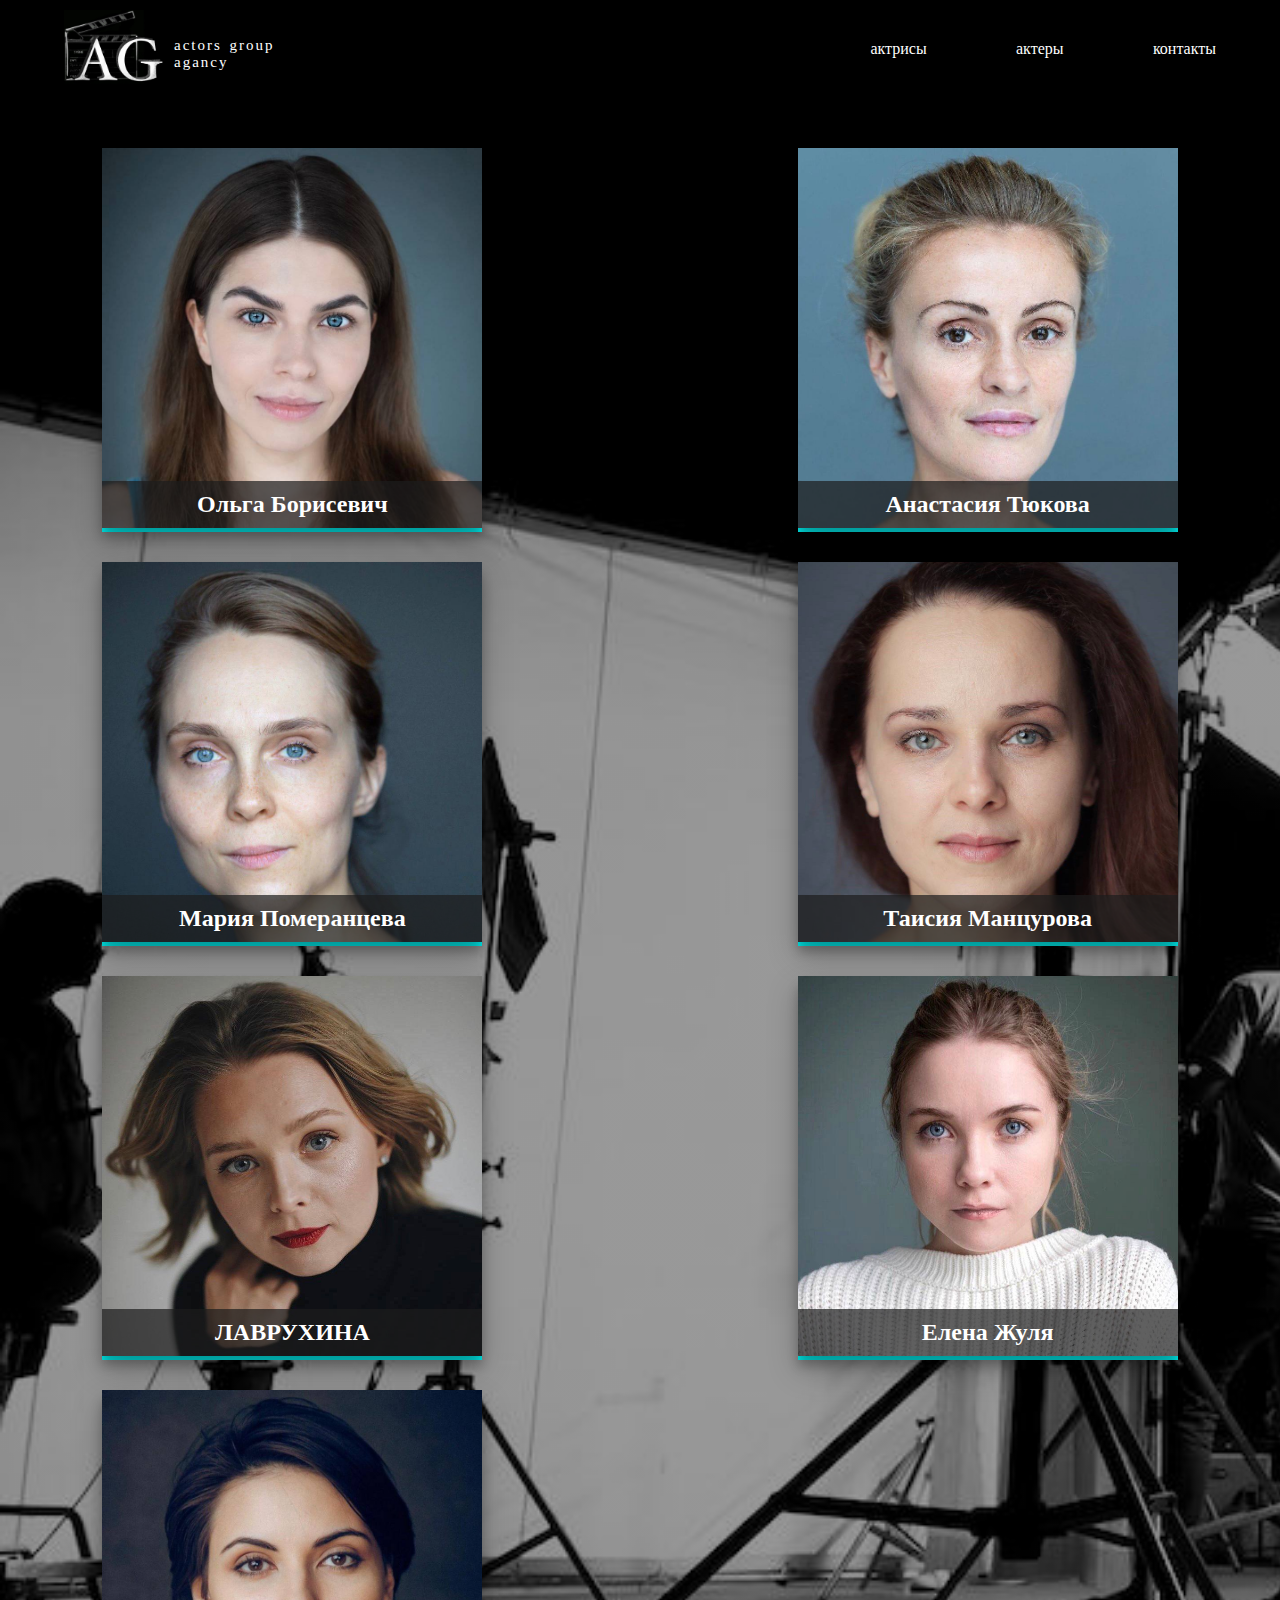
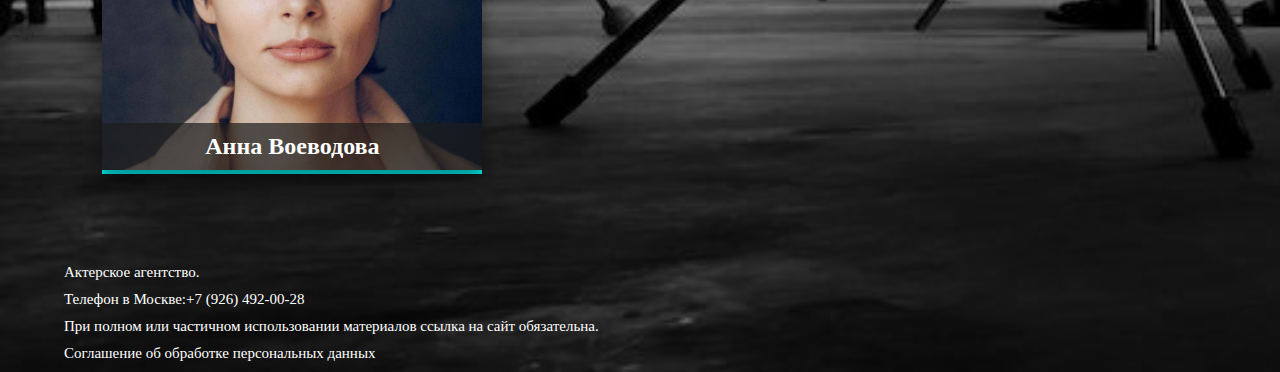
==== commit 6327cd40: "почистила все и лаврухина" ====
--- a/actress/actress.html
+++ b/actress/actress.html
@@ -11,6 +11,8 @@
       rel="shortcut icon"
     />
     <link type="Image/x-icon" href="../images/favicon.ico" rel="icon" />
+    <meta name="description" content="Актерское агентство actors group." />
+    <meta name="Keywords" content="актеры, агентство, actors, group." />
     <link rel="stylesheet" href="actress.css" />
   </head>
 
@@ -24,16 +26,15 @@
         <div class="nav">
           <div class="title">
             <a href="../index.html"
-              ><img src="../images/logo.png" alt="logo"
+              ><img src="../images/logo.jpg" alt="logo"
             /></a>
             <p>actors group<br />agancy</p>
           </div>
-          <ul>
-            <li><a href="./actress/actress.html">актрисы</a></li>
-            <li><a href="./actor/actor.html">актеры</a></li>
-            <li><a href="">о нас</a></li>
-            <li><a href="">контакты</a></li>
-          </ul>
+          <nav>
+            <a href="../actress/actress.html">актрисы</a>
+            <a href="../gorodinsky/gorodinsky.html">актеры</a>
+            <a href="../contacts/contacts.html">контакты</a>
+          </nav>
           <div class="ham-menu">
             <div></div>
             <div></div>
@@ -42,10 +43,9 @@
         </div>
       </header>
       <div class="drop-menu">
-        <div><a href="./actress/actress.html">актрисы</a></div>
-        <div><a href="./actor/actor.html">актеры</a></div>
-        <div><a href="">о нас</a></div>
-        <div><a href="">контакты</a></div>
+        <div><a href="../actress/actress.html">актрисы</a></div>
+        <div><a href="../gorodinsky/gorodinsky.html">актеры</a></div>
+        <div><a href="../contacts/contacts.html">контакты</a></div>
       </div>
 
       <main>
@@ -73,12 +73,12 @@
           /></a>
           <h2>Таисия Манцурова</h2>
         </div>
-        <!-- <div class="image">
+        <div class="image">
           <a href="../lavruhina/lavruhina.html"
-            ><img src="../images/actress.jpeg"
+            ><img src="../images/lavruhina.jpg"
           /></a>
           <h2>ЛАВРУХИНА</h2>
-        </div> -->
+        </div>
         <div class="image">
           <a href="../zhulya/zhulya.html"><img src="../images/жуля.jpeg" /></a>
           <h2>Елена Жуля</h2>
@@ -93,7 +93,10 @@
       <footer>
         <div class="footer">
           <p>Актерское агентство.</p>
-          <p>Телефон в Москве: +7 964 556-85-18</p>
+          <div class="phone">
+            <p>Телефон в Москве:</p>
+            <a href="tel:+79264920028">+7 (926) 492-00-28</a>
+          </div>
           <p>
             При полном или частичном использовании материалов ссылка на сайт
             обязательна.
--- a/actress/actress.css
+++ b/actress/actress.css
@@ -51,6 +51,11 @@
   justify-content: space-between;
   align-items: center;
 }
+nav {
+  width: 30%;
+  display: flex;
+  justify-content: space-between;
+}
 
 .image {
   position: relative;
@@ -140,7 +145,10 @@
   padding: 50px 8%;
   flex-wrap: wrap;
 }
-
+.phone {
+  display: flex;
+  flex-direction: row;
+}
 footer {
   flex: 0 0 auto;
   width: 100%;
@@ -175,9 +183,6 @@
 
   .title img {
     width: 80px;
-  }
-  main {
-    justify-content: space-around;
   }
 
   .title {
@@ -266,4 +271,7 @@
   .image img {
     width: 350px;
   }
-}
+  main {
+    justify-content: space-around;
+  }
+}
